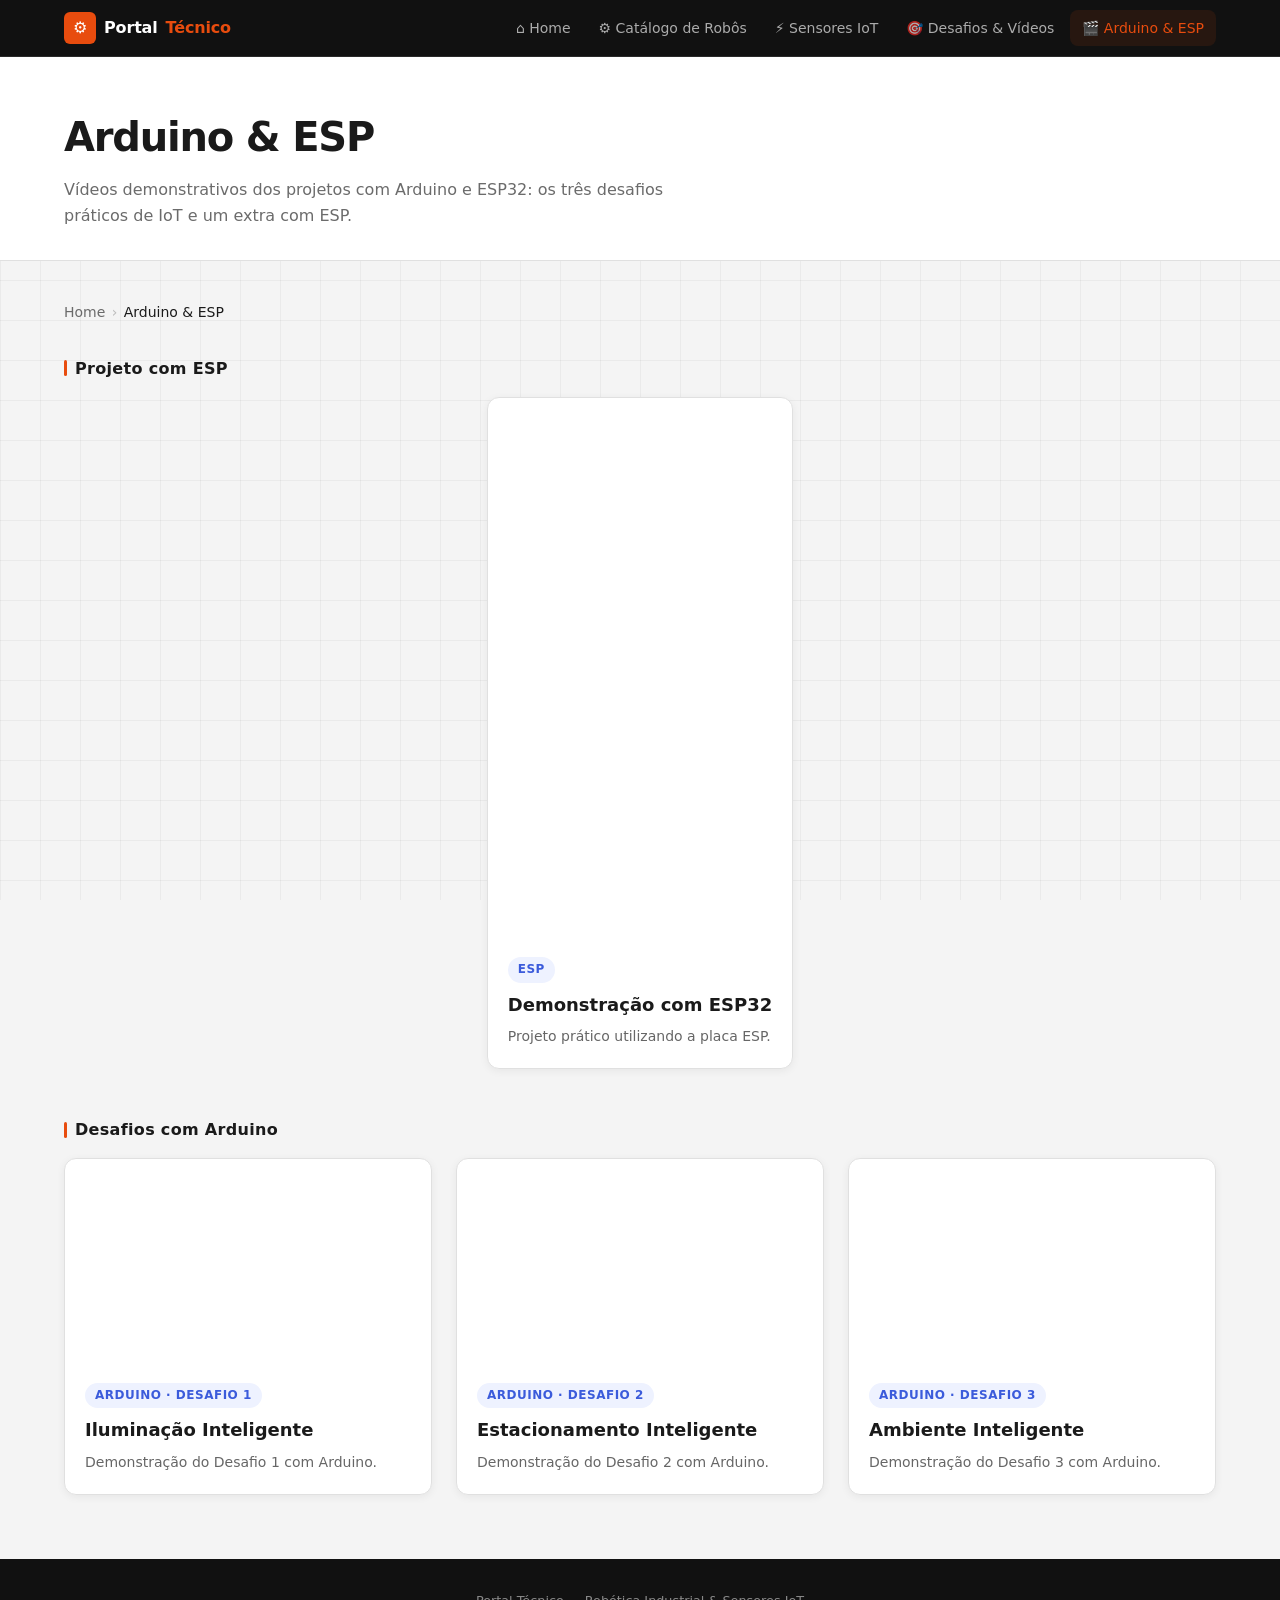
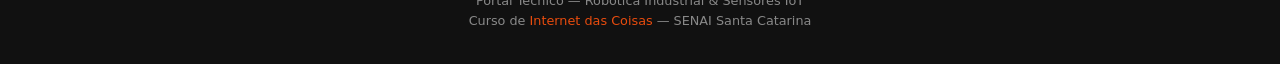
==== arduino-esp.html @ f1309f8e "arduino e esp" ====
<!DOCTYPE html>
<html lang="pt-BR">
<head>
  <meta charset="UTF-8" />
  <meta name="viewport" content="width=device-width, initial-scale=1.0" />
  <title>Arduino & ESP – Portal Técnico</title>
  <meta name="description" content="Vídeos práticos de Arduino e ESP: demonstrações dos desafios de IoT e projetos com ESP32." />
  <link rel="stylesheet" href="css/style.css" />
</head>
<body>

<nav>
  <div class="nav-inner">
    <a class="nav-logo" href="index.html">
      <div class="nav-logo-icon">⚙</div>
      Portal<span>Técnico</span>
    </a>
    <button class="hamburger" id="hamburger" aria-label="Menu">☰</button>
    <ul class="nav-links" id="nav-links">
      <li><a href="index.html">⌂ Home</a></li>
      <li><a href="robots.html">⚙ Catálogo de Robôs</a></li>
      <li><a href="sensors.html">⚡ Sensores IoT</a></li>
      <li><a href="desafios.html">🎯 Desafios & Vídeos</a></li>
      <li><a href="arduino-esp.html" class="active">🎬 Arduino & ESP</a></li>
    </ul>
  </div>
</nav>

<div class="page-header">
  <div class="container">
    <h1>Arduino & ESP</h1>
    <p>Vídeos demonstrativos dos projetos com Arduino e ESP32: os três desafios práticos de IoT e um extra com ESP.</p>
  </div>
</div>

<main class="container">
  <div class="breadcrumb">
    <a href="index.html">Home</a>
    <span class="sep">›</span>
    <span class="current">Arduino & ESP</span>
  </div>

  <section class="detail-section">
    <h2 class="section-title">Projeto com ESP</h2>
    <div class="video-grid">
      <div class="video-card shorts-card">
        <div id="video-esp"></div>
        <div class="video-card-body">
          <span class="video-card-tag">ESP</span>
          <h2>Demonstração com ESP32</h2>
          <p>Projeto prático utilizando a placa ESP.</p>
        </div>
      </div>
    </div>
  </section>

  <section class="detail-section">
    <h2 class="section-title">Desafios com Arduino</h2>
    <div class="video-grid">
      <div class="video-card">
        <div id="video-arduino-1"></div>
        <div class="video-card-body">
          <span class="video-card-tag">Arduino · Desafio 1</span>
          <h2>Iluminação Inteligente</h2>
          <p>Demonstração do Desafio 1 com Arduino.</p>
        </div>
      </div>
      <div class="video-card">
        <div id="video-arduino-2"></div>
        <div class="video-card-body">
          <span class="video-card-tag">Arduino · Desafio 2</span>
          <h2>Estacionamento Inteligente</h2>
          <p>Demonstração do Desafio 2 com Arduino.</p>
        </div>
      </div>
      <div class="video-card">
        <div id="video-arduino-3"></div>
        <div class="video-card-body">
          <span class="video-card-tag">Arduino · Desafio 3</span>
          <h2>Ambiente Inteligente</h2>
          <p>Demonstração do Desafio 3 com Arduino.</p>
        </div>
      </div>
    </div>
  </section>
</main>

<footer>
  <p>Portal Técnico &mdash; Robótica Industrial &amp; Sensores IoT<br>
  Curso de <span>Internet das Coisas</span> &mdash; SENAI Santa Catarina</p>
</footer>

<script src="js/video.js"></script>
<script>
  document.getElementById('hamburger').addEventListener('click', () => {
    document.getElementById('nav-links').classList.toggle('open');
  });

  renderVideo('#video-esp', {
    source: 'youtube',
    url: 'https://youtube.com/shorts/92SsBw7lOro',
    title: 'Demonstração com ESP32'
  });

  renderVideo('#video-arduino-1', {
    source: 'youtube',
    url: 'https://youtu.be/xsrm7AO8uVc',
    title: 'Arduino Desafio 1'
  });

  renderVideo('#video-arduino-2', {
    source: 'youtube',
    url: 'https://youtu.be/q3nLmZelKnI',
    title: 'Arduino Desafio 2'
  });

  renderVideo('#video-arduino-3', {
    source: 'youtube',
    url: 'https://youtu.be/yov9PGa2Hv4',
    title: 'Arduino Desafio 3'
  });
</script>
</body>
</html>
---- css/style.css ----
/* ===== RESET & BASE ===== */
*, *::before, *::after { box-sizing: border-box; margin: 0; padding: 0; }

:root {
  --primary: #e84c0e;
  --primary-dark: #c43c08;
  --bg: #f4f4f4;
  --bg-card: #ffffff;
  --text: #1a1a1a;
  --text-muted: #6b6b6b;
  --border: #e0e0e0;
  --code-bg: #111111;
  --code-text: #e8e8e8;
  --nav-bg: #111111;
  --nav-text: #ffffff;
  --accent-bg: #fff3ee;
  --radius: 8px;
  --shadow: 0 1px 4px rgba(0,0,0,0.08), 0 4px 16px rgba(0,0,0,0.06);
}

html { font-size: 16px; scroll-behavior: smooth; }

body {
  font-family: 'Inter', system-ui, -apple-system, sans-serif;
  background-color: var(--bg);
  color: var(--text);
  line-height: 1.6;
  min-height: 100vh;
}

/* Grid background */
body::before {
  content: '';
  position: fixed;
  inset: 0;
  z-index: -1;
  background-image:
    linear-gradient(rgba(0,0,0,0.04) 1px, transparent 1px),
    linear-gradient(90deg, rgba(0,0,0,0.04) 1px, transparent 1px);
  background-size: 40px 40px;
  pointer-events: none;
}

a { color: var(--primary); text-decoration: none; }
a:hover { text-decoration: underline; }

img { max-width: 100%; display: block; }

/* ===== NAV ===== */
nav {
  background: var(--nav-bg);
  position: sticky;
  top: 0;
  z-index: 100;
  border-bottom: 1px solid #2a2a2a;
}

.nav-inner {
  max-width: 1200px;
  margin: 0 auto;
  padding: 0 1.5rem;
  display: flex;
  align-items: center;
  justify-content: space-between;
  height: 56px;
}

.nav-logo {
  display: flex;
  align-items: center;
  gap: 0.5rem;
  text-decoration: none;
  color: var(--nav-text);
  font-weight: 700;
  font-size: 1rem;
  letter-spacing: -0.01em;
}

.nav-logo-icon {
  width: 32px;
  height: 32px;
  background: var(--primary);
  border-radius: 6px;
  display: flex;
  align-items: center;
  justify-content: center;
  font-size: 16px;
}

.nav-logo span { color: var(--primary); }

.nav-links {
  display: flex;
  gap: 0.25rem;
  list-style: none;
}

.nav-links a {
  color: rgba(255,255,255,0.65);
  text-decoration: none;
  font-size: 0.875rem;
  padding: 0.4rem 0.75rem;
  border-radius: var(--radius);
  transition: color 0.15s, background 0.15s;
  display: flex;
  align-items: center;
  gap: 0.4rem;
}

.nav-links a:hover { color: #fff; background: rgba(255,255,255,0.08); }
.nav-links a.active { color: var(--primary); background: rgba(232,76,14,0.1); }

.hamburger {
  display: none;
  background: none;
  border: none;
  color: #fff;
  font-size: 1.5rem;
  cursor: pointer;
  padding: 0.4rem;
}

/* ===== CONTAINER ===== */
.container { max-width: 1200px; margin: 0 auto; padding: 0 1.5rem; }
.section { padding: 4rem 0; }

/* ===== HERO ===== */
.hero {
  padding: 5rem 0 4rem;
  text-align: center;
}

.hero-badge {
  display: inline-block;
  background: var(--accent-bg);
  color: var(--primary);
  border: 1px solid rgba(232,76,14,0.25);
  border-radius: 999px;
  font-size: 0.8rem;
  font-weight: 600;
  letter-spacing: 0.03em;
  padding: 0.3rem 1rem;
  margin-bottom: 1.5rem;
  text-transform: uppercase;
}

.hero h1 {
  font-size: clamp(2.2rem, 5vw, 3.5rem);
  font-weight: 800;
  line-height: 1.1;
  letter-spacing: -0.03em;
  margin-bottom: 1rem;
  color: var(--text);
}

.hero p {
  font-size: 1.125rem;
  color: var(--text-muted);
  max-width: 600px;
  margin: 0 auto 2.5rem;
}

.hero-actions {
  display: flex;
  gap: 1rem;
  justify-content: center;
  flex-wrap: wrap;
}

/* ===== BUTTONS ===== */
.btn {
  display: inline-flex;
  align-items: center;
  gap: 0.5rem;
  padding: 0.75rem 1.5rem;
  border-radius: var(--radius);
  font-weight: 600;
  font-size: 0.95rem;
  cursor: pointer;
  border: 1px solid transparent;
  transition: background 0.15s, transform 0.1s, box-shadow 0.15s;
  text-decoration: none;
}

.btn:hover { transform: translateY(-1px); text-decoration: none; }

.btn-primary {
  background: var(--primary);
  color: #fff;
  box-shadow: 0 2px 8px rgba(232,76,14,0.3);
}
.btn-primary:hover { background: var(--primary-dark); box-shadow: 0 4px 12px rgba(232,76,14,0.4); }

.btn-outline {
  background: #fff;
  color: var(--text);
  border-color: var(--border);
}
.btn-outline:hover { background: var(--bg); border-color: #c0c0c0; }

/* ===== CARDS ===== */
.card {
  background: var(--bg-card);
  border: 1px solid var(--border);
  border-radius: var(--radius);
  box-shadow: var(--shadow);
  overflow: hidden;
  transition: transform 0.15s, box-shadow 0.15s;
}

.card:hover { transform: translateY(-3px); box-shadow: 0 2px 8px rgba(0,0,0,0.1), 0 8px 32px rgba(0,0,0,0.1); }

.card-img {
  width: 100%;
  height: 180px;
  object-fit: contain;
  background: #f9f9f9;
  padding: 1rem;
}

.card-body { padding: 1.25rem; }

.card-badge {
  display: inline-block;
  font-size: 0.7rem;
  font-weight: 700;
  letter-spacing: 0.08em;
  text-transform: uppercase;
  color: var(--primary);
  margin-bottom: 0.5rem;
}

.card-title {
  font-size: 1.05rem;
  font-weight: 700;
  margin-bottom: 0.5rem;
  color: var(--text);
}

.card-desc {
  font-size: 0.875rem;
  color: var(--text-muted);
  line-height: 1.5;
  display: -webkit-box;
  -webkit-line-clamp: 3;
  -webkit-box-orient: vertical;
  overflow: hidden;
}

.card-link {
  display: flex;
  align-items: center;
  gap: 0.3rem;
  font-size: 0.875rem;
  font-weight: 600;
  color: var(--primary);
  margin-top: 1rem;
  text-decoration: none;
}
.card-link:hover { text-decoration: underline; }

/* ===== GRID ===== */
.grid-3 {
  display: grid;
  grid-template-columns: repeat(auto-fill, minmax(300px, 1fr));
  gap: 1.5rem;
}

/* ===== PAGE HEADER ===== */
.page-header {
  padding: 3rem 0 2rem;
  border-bottom: 1px solid var(--border);
  background: var(--bg-card);
  margin-bottom: 2.5rem;
}

.page-header h1 {
  font-size: clamp(1.8rem, 4vw, 2.5rem);
  font-weight: 800;
  letter-spacing: -0.03em;
  margin-bottom: 0.5rem;
}

.page-header p {
  color: var(--text-muted);
  font-size: 1rem;
  max-width: 640px;
}

/* ===== BREADCRUMB ===== */
.breadcrumb {
  display: flex;
  align-items: center;
  gap: 0.4rem;
  font-size: 0.875rem;
  color: var(--text-muted);
  margin-bottom: 2rem;
}

.breadcrumb a { color: var(--text-muted); }
.breadcrumb a:hover { color: var(--primary); }
.breadcrumb .sep { opacity: 0.4; }
.breadcrumb .current { color: var(--text); font-weight: 500; }

/* ===== DETAIL PAGE ===== */
.detail-layout {
  display: grid;
  grid-template-columns: 1fr 380px;
  gap: 2.5rem;
  align-items: start;
}

.detail-img {
  width: 100%;
  border-radius: var(--radius);
  border: 1px solid var(--border);
  background: #f9f9f9;
  padding: 1.5rem;
  max-height: 320px;
  object-fit: contain;
  margin-bottom: 2rem;
}

.detail-hero h1 {
  font-size: clamp(1.6rem, 3vw, 2.2rem);
  font-weight: 800;
  letter-spacing: -0.03em;
  margin-bottom: 0.75rem;
}

.detail-hero .subtitle {
  color: var(--text-muted);
  font-size: 1rem;
  margin-bottom: 1.5rem;
}

.signal-badge {
  display: inline-flex;
  align-items: center;
  gap: 0.4rem;
  background: #111;
  color: #e8e8e8;
  font-family: 'Courier New', monospace;
  font-size: 0.8rem;
  padding: 0.35rem 0.75rem;
  border-radius: 999px;
  margin-bottom: 1rem;
}

.section-title {
  font-size: 1rem;
  font-weight: 700;
  letter-spacing: 0.02em;
  margin-bottom: 1rem;
  display: flex;
  align-items: center;
  gap: 0.5rem;
}

.section-title::before {
  content: '';
  display: inline-block;
  width: 3px;
  height: 1em;
  background: var(--primary);
  border-radius: 2px;
}

.principle-box {
  background: var(--bg);
  border: 1px solid var(--border);
  border-left: 3px solid var(--primary);
  border-radius: var(--radius);
  padding: 1.25rem;
  margin-bottom: 2rem;
  font-size: 0.9rem;
  line-height: 1.7;
  color: var(--text);
}

/* ===== SPECS SIDEBAR ===== */
.specs-card {
  background: var(--bg-card);
  border: 1px solid var(--border);
  border-radius: var(--radius);
  padding: 1.5rem;
  box-shadow: var(--shadow);
}

.specs-card h3 {
  font-size: 0.875rem;
  font-weight: 700;
  letter-spacing: 0.06em;
  text-transform: uppercase;
  color: var(--text-muted);
  margin-bottom: 1rem;
  display: flex;
  align-items: center;
  gap: 0.4rem;
}

.specs-grid { display: grid; grid-template-columns: 1fr 1fr; gap: 1rem; margin-bottom: 1.5rem; }
.spec-item dt { font-size: 0.7rem; font-weight: 700; text-transform: uppercase; letter-spacing: 0.08em; color: var(--text-muted); margin-bottom: 0.25rem; }
.spec-item dd { font-size: 0.875rem; font-weight: 600; color: var(--text); }
.spec-item dd.highlight { color: var(--primary); }

.sidebar-section { margin-top: 1.5rem; border-top: 1px solid var(--border); padding-top: 1.25rem; }
.sidebar-section h3 { font-size: 0.75rem; font-weight: 700; text-transform: uppercase; letter-spacing: 0.08em; color: var(--text-muted); margin-bottom: 0.75rem; }

.app-list { list-style: none; }
.app-list li {
  display: flex;
  align-items: flex-start;
  gap: 0.5rem;
  font-size: 0.85rem;
  color: var(--text);
  padding: 0.3rem 0;
}
.app-list li::before { content: '●'; color: var(--primary); font-size: 0.5rem; margin-top: 0.45em; flex-shrink: 0; }

.model-tags { display: flex; flex-wrap: wrap; gap: 0.4rem; }
.model-tag {
  background: var(--bg);
  border: 1px solid var(--border);
  font-family: 'Courier New', monospace;
  font-size: 0.75rem;
  padding: 0.2rem 0.5rem;
  border-radius: 4px;
  color: var(--text);
}

/* ===== CODE BLOCK ===== */
.code-block-wrap {
  margin: 2rem 0;
}

.code-block-wrap .code-header {
  background: #1e1e1e;
  color: rgba(255,255,255,0.6);
  font-family: 'Courier New', monospace;
  font-size: 0.75rem;
  padding: 0.5rem 1rem;
  border-radius: var(--radius) var(--radius) 0 0;
  display: flex;
  align-items: center;
  gap: 0.4rem;
}

pre {
  background: var(--code-bg);
  color: var(--code-text);
  font-family: 'Courier New', 'Consolas', monospace;
  font-size: 0.825rem;
  line-height: 1.65;
  padding: 1.25rem;
  border-radius: 0 0 var(--radius) var(--radius);
  overflow-x: auto;
  white-space: pre;
  word-break: normal;
}

/* ===== EXTRA SECTIONS ===== */
.extra-section {
  background: var(--bg-card);
  border: 1px solid var(--border);
  border-radius: var(--radius);
  padding: 1.5rem;
  margin-bottom: 1.25rem;
}

.extra-section h3 {
  font-size: 1rem;
  font-weight: 700;
  margin-bottom: 0.75rem;
  color: var(--text);
}

.extra-section ul { list-style: none; }
.extra-section ul li {
  font-size: 0.9rem;
  color: var(--text);
  line-height: 1.6;
  padding: 0.3rem 0;
  padding-left: 1rem;
  position: relative;
}
.extra-section ul li::before { content: '→'; position: absolute; left: 0; color: var(--primary); }

/* ===== TABLE ===== */
.table-wrap { overflow-x: auto; border-radius: var(--radius); border: 1px solid var(--border); box-shadow: var(--shadow); }

table {
  width: 100%;
  border-collapse: collapse;
  background: var(--bg-card);
  font-size: 0.875rem;
}

thead tr { background: #111; color: #fff; }
thead th {
  padding: 0.875rem 1rem;
  text-align: left;
  font-size: 0.75rem;
  font-weight: 700;
  letter-spacing: 0.06em;
  text-transform: uppercase;
  white-space: nowrap;
}

tbody tr { border-bottom: 1px solid var(--border); transition: background 0.1s; }
tbody tr:last-child { border-bottom: none; }
tbody tr:hover { background: #f9f9f9; }

td {
  padding: 0.875rem 1rem;
  vertical-align: middle;
  color: var(--text);
}

td:first-child { font-weight: 600; }

td .tag {
  display: inline-block;
  background: var(--accent-bg);
  color: var(--primary);
  font-size: 0.7rem;
  font-weight: 700;
  padding: 0.15rem 0.4rem;
  border-radius: 3px;
  letter-spacing: 0.05em;
}

/* ===== INFO GRID (home) ===== */
.info-grid { display: grid; grid-template-columns: 1fr 1fr; gap: 2rem; }

.info-card {
  background: var(--bg-card);
  border: 1px solid var(--border);
  border-radius: var(--radius);
  padding: 2rem;
}

.info-card h2 {
  font-size: 1.25rem;
  font-weight: 700;
  margin-bottom: 0.75rem;
  display: flex;
  align-items: center;
  gap: 0.5rem;
}

.info-card h2 .icon { color: var(--primary); }

.info-card p {
  font-size: 0.9rem;
  color: var(--text-muted);
  line-height: 1.7;
  margin-bottom: 0.75rem;
}

/* ===== SECTION DIVIDER ===== */
.section-head {
  display: flex;
  align-items: baseline;
  gap: 1rem;
  margin-bottom: 2rem;
}

.section-head h2 {
  font-size: 1.5rem;
  font-weight: 800;
  letter-spacing: -0.02em;
}

.section-head a {
  font-size: 0.875rem;
  font-weight: 600;
  color: var(--primary);
  margin-left: auto;
}

/* ===== FOOTER ===== */
footer {
  background: #111;
  color: rgba(255,255,255,0.5);
  text-align: center;
  padding: 2rem 1rem;
  font-size: 0.8rem;
  margin-top: 4rem;
}

footer span { color: var(--primary); }

/* ===== NOT FOUND ===== */
.not-found {
  text-align: center;
  padding: 5rem 1rem;
}

.not-found h2 { font-size: 1.5rem; margin-bottom: 0.5rem; }
.not-found p { color: var(--text-muted); margin-bottom: 1.5rem; }

/* ===== RESPONSIVE ===== */
@media (max-width: 900px) {
  .detail-layout { grid-template-columns: 1fr; }
  .info-grid { grid-template-columns: 1fr; }
}

@media (max-width: 640px) {
  .nav-links { display: none; flex-direction: column; position: absolute; top: 56px; left: 0; right: 0; background: #111; padding: 1rem; border-bottom: 1px solid #2a2a2a; }
  .nav-links.open { display: flex; }
  .hamburger { display: block; }
  .nav-inner { position: relative; }
  .hero { padding: 3rem 0 2rem; }
  .hero h1 { font-size: 2rem; }
  .hero-actions { flex-direction: column; align-items: stretch; }
  .btn { justify-content: center; }
  .specs-grid { grid-template-columns: 1fr; }
  .grid-3 { grid-template-columns: 1fr; }
  .section { padding: 2.5rem 0; }
}

/* ===== CHALLENGES & VIDEOS ===== */
.challenge-grid {
  display: grid;
  grid-template-columns: repeat(auto-fill, minmax(320px, 1fr));
  gap: 1.5rem;
}

.challenge-card {
  background: var(--bg-card);
  border: 1px solid var(--border);
  border-radius: var(--radius);
  box-shadow: var(--shadow);
  overflow: hidden;
  display: flex;
  flex-direction: column;
  transition: transform 0.15s, box-shadow 0.15s;
}

.challenge-card:hover { transform: translateY(-3px); box-shadow: 0 2px 8px rgba(0,0,0,0.1), 0 8px 32px rgba(0,0,0,0.1); }

.challenge-video { background: #111; aspect-ratio: 16 / 9; }

.video-player, .video-embed, .video-embed iframe, .video-placeholder {
  width: 100%;
  height: 100%;
  display: block;
  border: 0;
}

.video-player { background: #000; }

.video-placeholder {
  display: flex;
  flex-direction: column;
  align-items: center;
  justify-content: center;
  text-align: center;
  color: rgba(255,255,255,0.75);
  background: #1a1a1a;
  padding: 1.5rem;
}

.video-placeholder-icon { font-size: 2.5rem; margin-bottom: 0.5rem; }

.video-placeholder p { font-size: 0.9rem; margin-bottom: 0.5rem; }
.video-placeholder small { font-size: 0.75rem; color: rgba(255,255,255,0.5); }
.video-placeholder code { color: var(--primary); }

.challenge-body { padding: 1.5rem; display: flex; flex-direction: column; flex: 1; }
.challenge-icon { font-size: 1.5rem; margin-bottom: 0.5rem; }
.challenge-title { font-size: 1.15rem; font-weight: 700; margin-bottom: 0.5rem; color: var(--text); }
.challenge-summary { font-size: 0.875rem; color: var(--text-muted); line-height: 1.6; margin-bottom: 1.25rem; flex: 1; }
.challenge-actions { margin-top: auto; }

.video-wrapper { border-radius: var(--radius); overflow: hidden; border: 1px solid var(--border); background: #111; aspect-ratio: 16 / 9; margin-bottom: 0.75rem; }
.video-caption { font-size: 0.9rem; color: var(--text-muted); margin-bottom: 2rem; }

.circuit-frame { position: relative; border: 1px solid var(--border); border-radius: var(--radius); overflow: hidden; background: #f9f9f9; min-height: 240px; }
.circuit-frame img { width: 100%; height: auto; min-height: 240px; object-fit: contain; padding: 1rem; display: block; }
.circuit-overlay {
  position: absolute;
  inset: 0;
  display: none;
  flex-direction: column;
  align-items: center;
  justify-content: center;
  text-align: center;
  background: #f9f9f9;
  color: var(--text-muted);
  padding: 2rem;
}
.circuit-overlay p { font-size: 1rem; margin-bottom: 0.5rem; color: var(--text); }
.circuit-overlay small { font-size: 0.85rem; }
.circuit-overlay code { color: var(--primary); }

.detail-section { margin-bottom: 2.5rem; }
.detail-section:last-child { margin-bottom: 0; }

.rule-list, .wiring-list, .check-list { list-style: none; }
.rule-list li, .wiring-list li, .check-list li {
  font-size: 0.95rem;
  color: var(--text);
  padding: 0.6rem 0;
  padding-left: 1.5rem;
  position: relative;
  border-bottom: 1px solid var(--border);
}
.rule-list li:last-child, .wiring-list li:last-child, .check-list li:last-child { border-bottom: none; }
.rule-list li::before, .wiring-list li::before, .check-list li::before { content: '✓'; position: absolute; left: 0; color: var(--primary); font-weight: 700; }
.rule-list li::before { content: '→'; }

.code-header-row {
  display: flex;
  align-items: center;
  justify-content: space-between;
  flex-wrap: wrap;
  gap: 0.75rem;
  margin-bottom: 1rem;
}

.copy-code {
  display: inline-flex;
  align-items: center;
  gap: 0.4rem;
  background: var(--bg-card);
  border: 1px solid var(--border);
  color: var(--text);
  font-size: 0.85rem;
  font-weight: 600;
  padding: 0.4rem 0.75rem;
  border-radius: var(--radius);
  cursor: pointer;
  transition: background 0.15s, border-color 0.15s;
}

.copy-code:hover { background: var(--bg); border-color: #c0c0c0; }

.detail-sidebar .specs-card { margin-bottom: 1.5rem; }
.sidebar-text { font-size: 0.85rem; color: var(--text-muted); line-height: 1.6; }
.sidebar-text code { color: var(--primary); font-size: 0.8rem; }

@media (max-width: 640px) {
  .challenge-grid { grid-template-columns: 1fr; }
  .video-wrapper { aspect-ratio: 16 / 10; }
}



/* ===== Aba Arduino & ESP ===== */
.video-grid {
  display: grid;
  grid-template-columns: repeat(auto-fit, minmax(300px, 1fr));
  gap: 24px;
  margin-bottom: 48px;
}
.video-card {
  background: var(--card-bg, #fff);
  border: 1px solid var(--border, #e5e0d5);
  border-radius: 12px;
  overflow: hidden;
  box-shadow: 0 2px 8px rgba(0,0,0,.06);
  display: flex;
  flex-direction: column;
}
.video-card .video-embed iframe { aspect-ratio: 16/9; width: 100%; display: block; }
.video-card.shorts-card .video-embed iframe { aspect-ratio: 9/16; max-height: 520px; }
.video-card-body { padding: 16px 20px 20px; }
.video-card-tag {
  display: inline-block;
  font-size: 12px;
  font-weight: 700;
  text-transform: uppercase;
  letter-spacing: .5px;
  padding: 3px 10px;
  border-radius: 20px;
  background: var(--accent-soft, #eef2ff);
  color: var(--accent, #3b5bdb);
  margin-bottom: 8px;
}
.video-card-body h2 { font-size: 18px; margin: 0 0 6px; }
.video-card-body p { font-size: 14px; color: var(--muted, #666); margin: 0; }

/* Shorts: player vertical estreito e centralizado */
.video-card.shorts-card { max-width: 380px; margin: 0 auto; }
.video-card.shorts-card .video-embed { aspect-ratio: 9/16; }
.video-card.shorts-card .video-embed iframe { aspect-ratio: 9/16; height: 100%; }
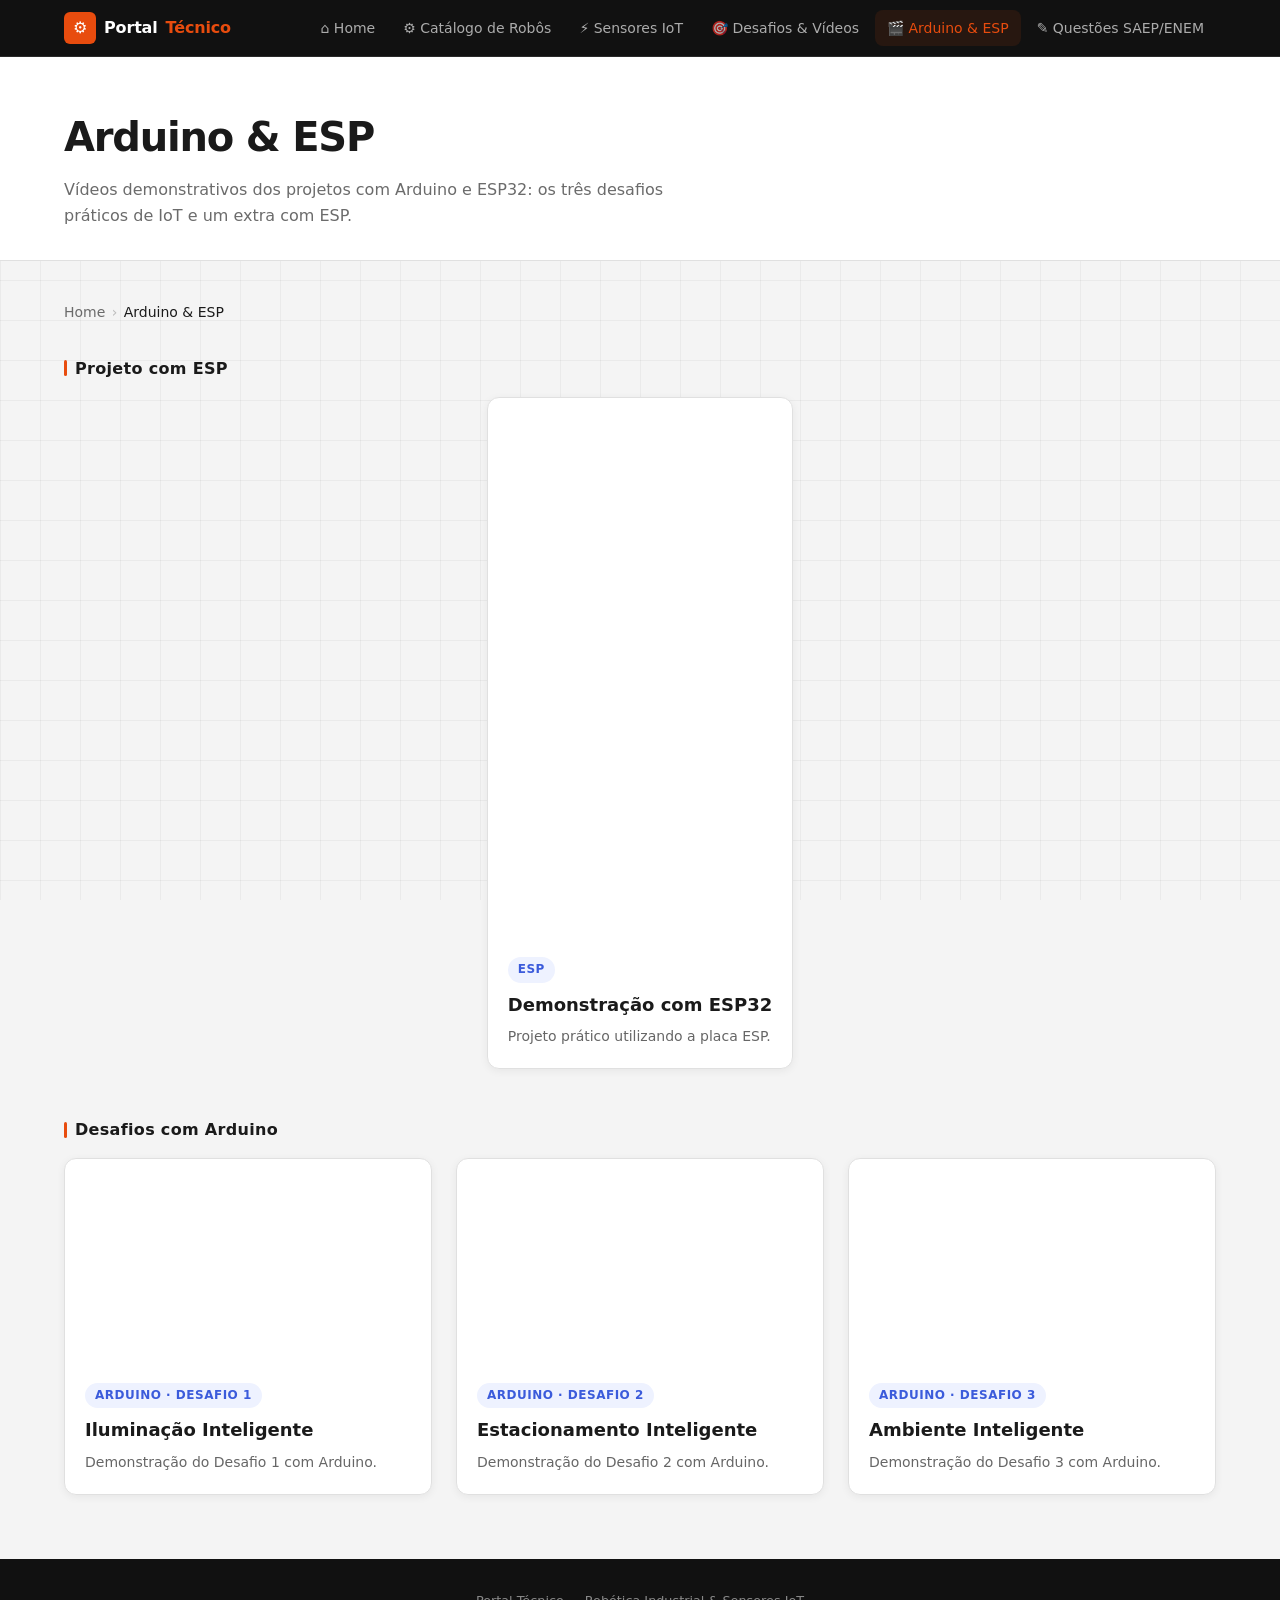
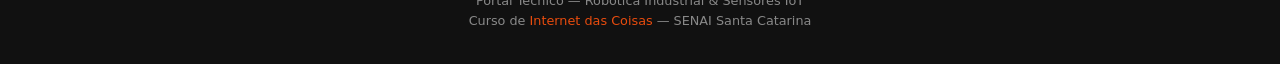
==== commit e24734a7: "melhoria do quiz" ====
--- a/arduino-esp.html
+++ b/arduino-esp.html
@@ -22,6 +22,7 @@
       <li><a href="sensors.html">⚡ Sensores IoT</a></li>
       <li><a href="desafios.html">🎯 Desafios & Vídeos</a></li>
       <li><a href="arduino-esp.html" class="active">🎬 Arduino & ESP</a></li>
+      <li><a href="questoes.html">✎ Questões SAEP/ENEM</a></li>
     </ul>
   </div>
 </nav>
--- a/css/style.css
+++ b/css/style.css
@@ -786,3 +786,83 @@
 .video-card.shorts-card { max-width: 380px; margin: 0 auto; }
 .video-card.shorts-card .video-embed { aspect-ratio: 9/16; }
 .video-card.shorts-card .video-embed iframe { aspect-ratio: 9/16; height: 100%; }
+
+/* ===== QUESTÕES SAEP / ENEM ===== */
+.quiz-header {
+  background: var(--nav-bg);
+  color: var(--nav-text);
+  padding: 3.5rem 0 4rem;
+  border-bottom: 4px solid var(--primary);
+}
+.quiz-header .container { max-width: 900px; }
+.quiz-kicker {
+  color: var(--primary);
+  font-size: 0.75rem;
+  font-weight: 800;
+  letter-spacing: 0.1em;
+  text-transform: uppercase;
+  margin-bottom: 0.75rem;
+}
+.quiz-header h1 { font-size: clamp(2rem, 5vw, 3.25rem); line-height: 1.1; margin-bottom: 0.75rem; }
+.quiz-header p { color: rgba(255,255,255,0.7); font-size: 1.05rem; max-width: 680px; }
+.quiz-summary { display: flex; flex-wrap: wrap; gap: 1.5rem; margin-top: 1.75rem; color: rgba(255,255,255,0.65); font-size: 0.85rem; }
+.quiz-summary span { display: flex; align-items: baseline; gap: 0.35rem; }
+.quiz-summary strong { color: var(--nav-text); font-size: 1.15rem; }
+.quiz-main { max-width: 900px; padding-top: 2rem; padding-bottom: 4rem; }
+.quiz-progress { position: sticky; top: 66px; z-index: 20; background: var(--bg-card); border: 1px solid var(--border); border-radius: var(--radius); box-shadow: var(--shadow); padding: 0.9rem 1rem; margin-bottom: 1.5rem; }
+.quiz-progress-row { display: flex; justify-content: space-between; gap: 1rem; font-size: 0.8rem; margin-bottom: 0.55rem; }
+.quiz-progress-row span { color: var(--text-muted); }
+.quiz-progress-track { height: 6px; overflow: hidden; border-radius: 99px; background: var(--border); }
+.quiz-progress-track div { width: 0; height: 100%; background: var(--primary); transition: width 0.2s ease; }
+.quiz-question { background: var(--bg-card); border: 1px solid var(--border); border-left: 4px solid var(--text); border-radius: var(--radius); box-shadow: var(--shadow); padding: 1.75rem; margin-bottom: 1.25rem; scroll-margin-top: 150px; transition: border-color 0.2s, box-shadow 0.2s; }
+.quiz-question.needs-answer { border-color: var(--primary); box-shadow: 0 0 0 3px rgba(232,76,14,0.14); }
+.quiz-question-head { display: flex; align-items: center; gap: 0.75rem; margin-bottom: 1rem; }
+.quiz-number { display: grid; place-items: center; width: 34px; height: 34px; border-radius: 50%; background: var(--text); color: var(--nav-text); font-size: 0.75rem; font-weight: 800; }
+.quiz-topic { color: var(--primary); font-size: 0.75rem; font-weight: 800; letter-spacing: 0.06em; text-transform: uppercase; }
+.quiz-context { color: var(--text-muted); font-size: 0.95rem; line-height: 1.7; margin-bottom: 0.75rem; }
+.quiz-code { margin: 1rem 0 1.25rem; overflow: hidden; border: 1px solid #2f343c; border-radius: 6px; background: #15181d; color: #f4f4f4; }
+.quiz-code figcaption { padding: 0.55rem 0.85rem; border-bottom: 1px solid #2f343c; color: #ff7842; font-size: 0.7rem; font-weight: 800; letter-spacing: 0.08em; text-transform: uppercase; }
+.quiz-code pre { overflow-x: auto; margin: 0; padding: 1rem; font: 0.88rem/1.6 Consolas, Monaco, 'Courier New', monospace; white-space: pre; tab-size: 2; }
+.quiz-code code { font: inherit; }
+.quiz-prompt { font-size: 1.05rem; line-height: 1.55; margin-bottom: 1.25rem; }
+.quiz-options { display: grid; gap: 0.65rem; border: 0; min-width: 0; }
+.quiz-option { display: grid; grid-template-columns: 32px 1fr; align-items: center; gap: 0.75rem; min-height: 58px; padding: 0.7rem 0.9rem; border: 1px solid var(--border); border-radius: 6px; cursor: pointer; transition: border-color 0.15s, background 0.15s; }
+.quiz-option:hover { border-color: var(--primary); background: var(--accent-bg); }
+.quiz-option:has(input:checked) { border-color: var(--primary); background: var(--accent-bg); box-shadow: inset 3px 0 0 var(--primary); }
+.quiz-option input { position: absolute; opacity: 0; pointer-events: none; }
+.option-letter { display: grid; place-items: center; width: 30px; height: 30px; border: 1px solid var(--border); border-radius: 50%; background: var(--bg); color: var(--text); font-weight: 800; font-size: 0.78rem; }
+.quiz-option:has(input:checked) .option-letter { background: var(--primary); border-color: var(--primary); color: var(--nav-text); }
+.option-text { font-size: 0.9rem; line-height: 1.5; }
+.quiz-option.is-correct { border-color: #25824a; background: #eef9f1; box-shadow: inset 3px 0 0 #25824a; }
+.quiz-option.is-correct .option-letter { color: #fff; background: #25824a; border-color: #25824a; }
+.quiz-option.is-wrong { border-color: #b8382e; background: #fff0ef; box-shadow: inset 3px 0 0 #b8382e; }
+.quiz-option.is-wrong .option-letter { color: #fff; background: #b8382e; border-color: #b8382e; }
+.quiz-feedback { display: none; margin-top: 1rem; padding: 0.9rem 1rem; border-radius: 6px; font-size: 0.85rem; line-height: 1.55; }
+.quiz-feedback.show { display: grid; gap: 0.2rem; }
+.quiz-feedback.correct { color: #185b34; background: #e8f6ed; }
+.quiz-feedback.incorrect { color: #7c2923; background: #fdecea; }
+.quiz-submit-wrap { display: flex; align-items: center; justify-content: space-between; gap: 1rem; background: var(--text); color: var(--nav-text); border-radius: var(--radius); padding: 1.25rem 1.5rem; margin-top: 2rem; }
+.quiz-submit-wrap p { color: rgba(255,255,255,0.65); font-size: 0.85rem; }
+.quiz-result { display: grid; grid-template-columns: auto 1fr auto; align-items: center; gap: 2rem; background: var(--bg-card); border-top: 4px solid var(--primary); box-shadow: var(--shadow); padding: 1.5rem; margin-top: 1.25rem; }
+.quiz-result > div { display: grid; }
+.quiz-result-label { color: var(--text-muted); font-size: 0.7rem; font-weight: 800; text-transform: uppercase; letter-spacing: 0.08em; }
+.quiz-result strong { color: var(--primary); font-size: 2.25rem; line-height: 1.1; }
+.quiz-result span:last-child { color: var(--text-muted); font-size: 0.8rem; }
+.quiz-result p { font-size: 0.9rem; color: var(--text-muted); }
+@media (max-width: 1050px) {
+  .nav-inner { height: auto; min-height: 56px; }
+  .nav-links a { padding-inline: 0.5rem; font-size: 0.78rem; }
+}
+@media (max-width: 760px) {
+  .nav-links { display: none; flex-direction: column; position: absolute; top: 56px; left: 0; right: 0; background: #111; padding: 1rem; border-bottom: 1px solid #2a2a2a; }
+  .nav-links.open { display: flex; }
+  .hamburger { display: block; }
+  .nav-inner { position: relative; }
+  .quiz-header { padding: 2.5rem 0 3rem; }
+  .quiz-progress { top: 64px; }
+  .quiz-question { padding: 1.25rem; }
+  .quiz-code pre { font-size: 0.78rem; }
+  .quiz-submit-wrap { align-items: stretch; flex-direction: column; }
+  .quiz-result { grid-template-columns: 1fr; gap: 1rem; }
+  .quiz-result .btn { width: 100%; }
+}
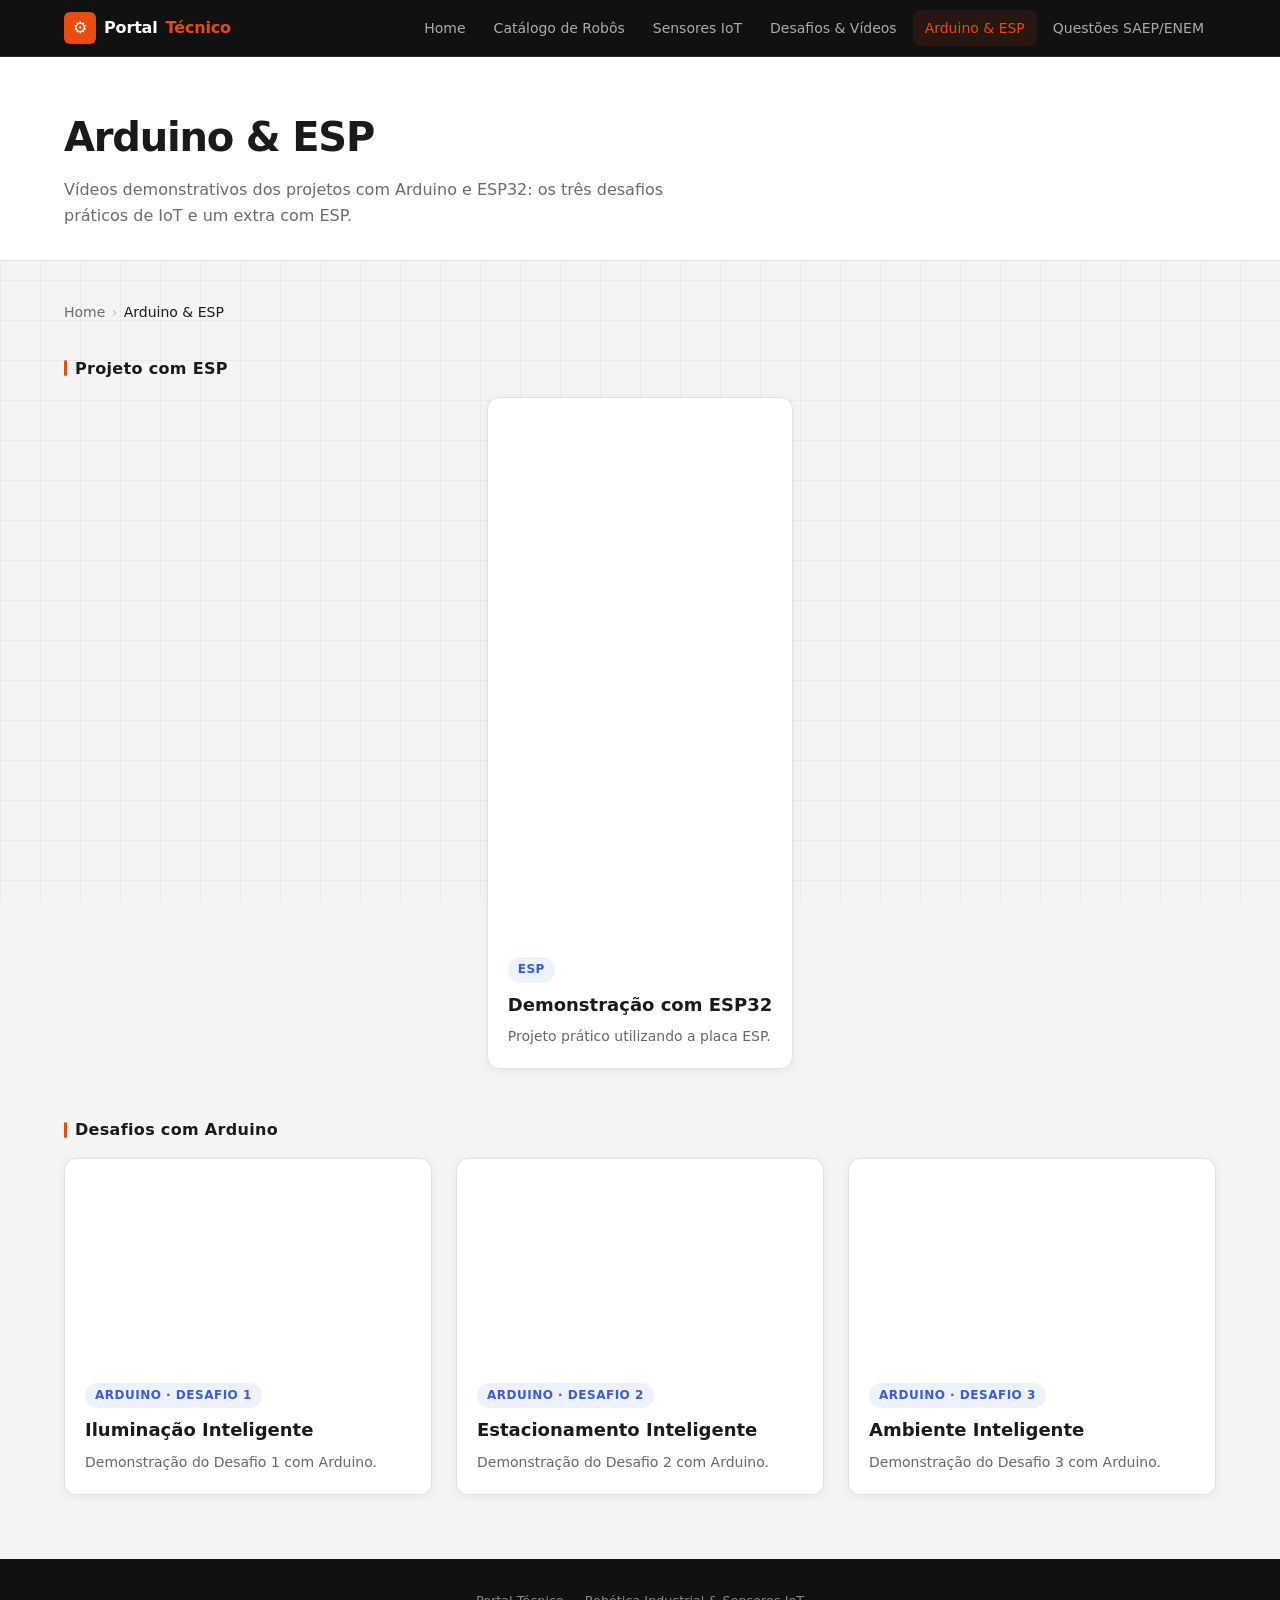
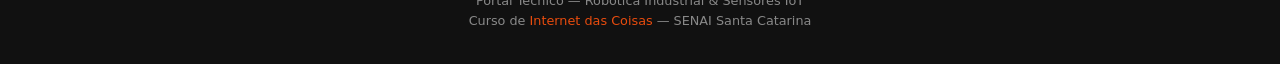
==== commit e7f6cd5c: "." ====
--- a/arduino-esp.html
+++ b/arduino-esp.html
@@ -17,12 +17,12 @@
     </a>
     <button class="hamburger" id="hamburger" aria-label="Menu">☰</button>
     <ul class="nav-links" id="nav-links">
-      <li><a href="index.html">⌂ Home</a></li>
-      <li><a href="robots.html">⚙ Catálogo de Robôs</a></li>
-      <li><a href="sensors.html">⚡ Sensores IoT</a></li>
-      <li><a href="desafios.html">🎯 Desafios & Vídeos</a></li>
-      <li><a href="arduino-esp.html" class="active">🎬 Arduino & ESP</a></li>
-      <li><a href="questoes.html">✎ Questões SAEP/ENEM</a></li>
+      <li><a href="index.html">Home</a></li>
+      <li><a href="robots.html">Catálogo de Robôs</a></li>
+      <li><a href="sensors.html"> Sensores IoT</a></li>
+      <li><a href="desafios.html"> Desafios & Vídeos</a></li>
+      <li><a href="arduino-esp.html" class="active"> Arduino & ESP</a></li>
+      <li><a href="questoes.html"> Questões SAEP/ENEM</a></li>
     </ul>
   </div>
 </nav>
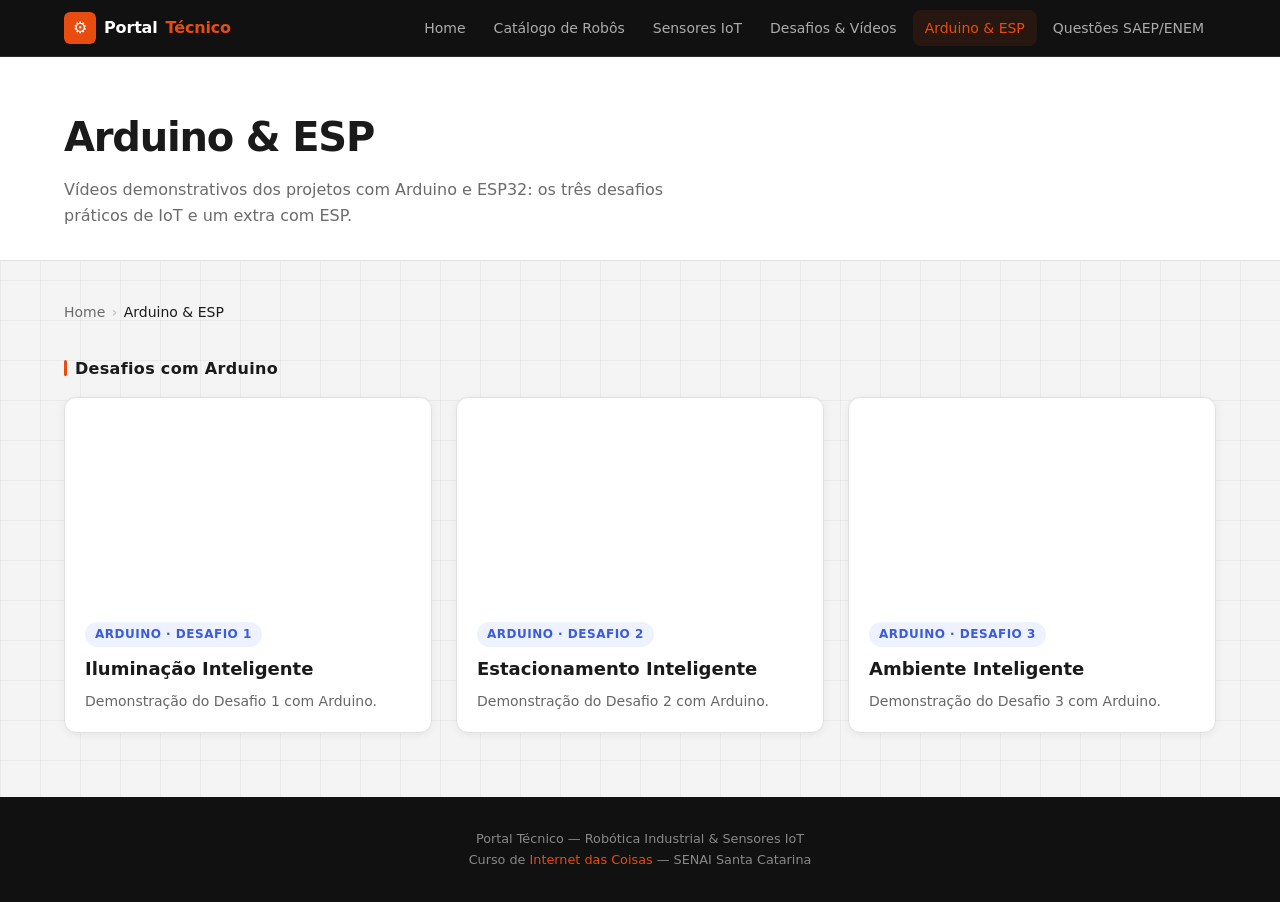
==== commit fb443ffe: "." ====
--- a/arduino-esp.html
+++ b/arduino-esp.html
@@ -41,19 +41,7 @@
     <span class="current">Arduino & ESP</span>
   </div>
 
-  <section class="detail-section">
-    <h2 class="section-title">Projeto com ESP</h2>
-    <div class="video-grid">
-      <div class="video-card shorts-card">
-        <div id="video-esp"></div>
-        <div class="video-card-body">
-          <span class="video-card-tag">ESP</span>
-          <h2>Demonstração com ESP32</h2>
-          <p>Projeto prático utilizando a placa ESP.</p>
-        </div>
-      </div>
-    </div>
-  </section>
+ 
 
   <section class="detail-section">
     <h2 class="section-title">Desafios com Arduino</h2>
@@ -97,12 +85,6 @@
     document.getElementById('nav-links').classList.toggle('open');
   });
 
-  renderVideo('#video-esp', {
-    source: 'youtube',
-    url: 'https://youtube.com/shorts/92SsBw7lOro',
-    title: 'Demonstração com ESP32'
-  });
-
   renderVideo('#video-arduino-1', {
     source: 'youtube',
     url: 'https://youtu.be/xsrm7AO8uVc',
